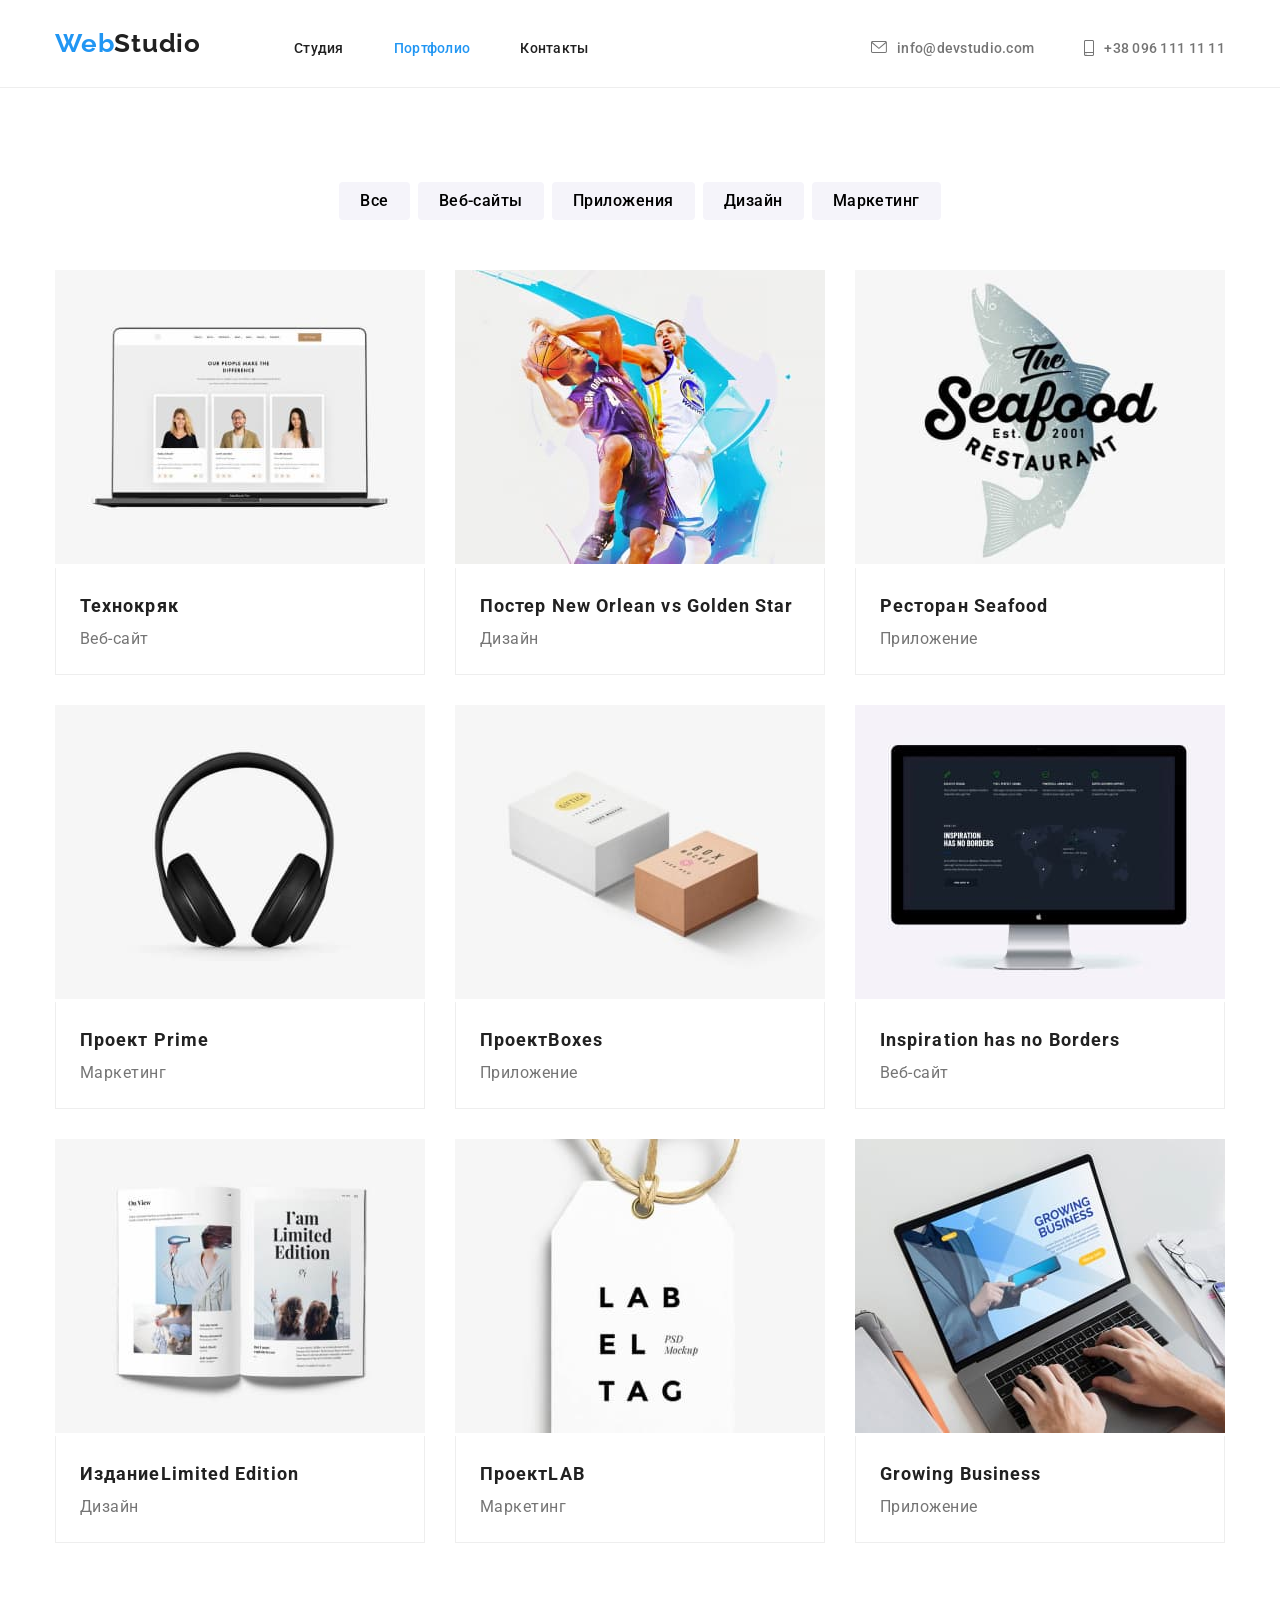
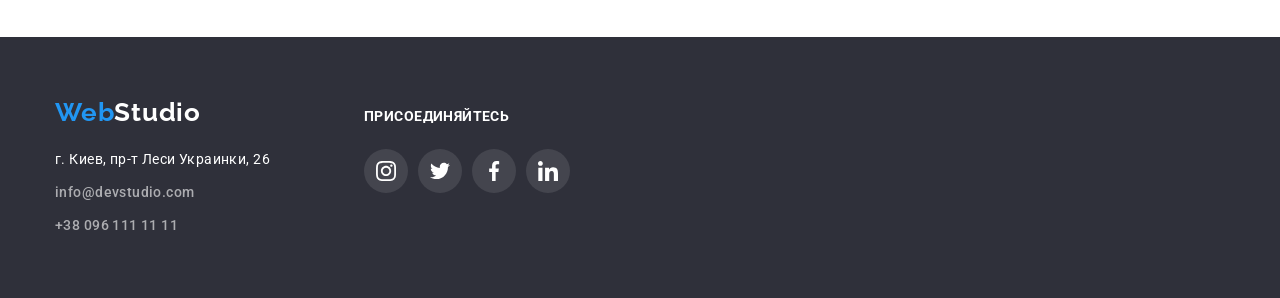
==== portfolio.html @ fd6aebb2 "The fifth HW" ====
<!DOCTYPE html>
<html lang="ru">
    <head>
        <meta charset="UTF-8" />
        <meta http-equiv="X-UA-Compatible" content="IE=edge" />
        <meta name="viewport" content="width=device-width, initial-scale=1.0" />
        <title>WebStudio</title>
        <link rel="preconnect" href="https://fonts.googleapis.com" />
        <link rel="preconnect" href="https://fonts.gstatic.com" crossorigin />
        <link
            href="https://fonts.googleapis.com/css2?family=Raleway:wght@500;700&family=Roboto:wght@400;500;700;900&display=swap"
            rel="stylesheet"
        />
        <link
            rel="stylesheet"
            href="https://cdnjs.cloudflare.com/ajax/libs/modern-normalize/1.0.0/modern-normalize.min.css"
        />
        <link rel="stylesheet" href="./css/style.css" />
        <style>
            body {
                font-size: 14px;
                font-weight: 400;
                font-style: normal;
                font-family: 'Roboto', sans-serif;
                color: var(--primary-color);
            }
        </style>
    </head>
    <body>
        <header class="header portfolio-header">
            <div class="container header-container">
                <nav class="page-nav">
                    <a href="index.html" class="logo link-reset" lang="en"
                        >Web<span class="logo-studio">Studio</span></a
                    >
                    <ul class="nav-links">
                        <li class="nav-links-item">
                            <a
                                class="nav-links-link link-reset"
                                href="./index.html"
                                >Студия</a
                            >
                        </li>
                        <li class="nav-links-item">
                            <a
                                class="nav-links-link current link-reset"
                                href="./portfolio.html"
                                >Портфолио</a
                            >
                        </li>
                        <li class="nav-links-item">
                            <a class="nav-links-link link-reset" href="#"
                                >Контакты</a
                            >
                        </li>
                    </ul>
                </nav>
                <ul class="contacts">
                    <li class="contacts-item">
                        <a
                            class="contacts-link mail-link link-reset"
                            href="mailto:info@devstudio.com"
                        >
                            <svg class="envelop-icon">
                                <use
                                    href="./images/icons.svg#icon-envelope"
                                ></use>
                            </svg>
                            info@devstudio.com</a
                        >
                    </li>
                    <li class="contacts-item">
                        <a
                            class="contacts-link phone-link link-reset"
                            href="tel.:+380961111111"
                            ><svg class="phone-icon">
                                <use
                                    href="./images/icons.svg#icon-smartphone"
                                ></use></svg
                            >+38 096 111 11 11</a
                        >
                    </li>
                </ul>
            </div>
        </header>
        <main>
            <section class="section portfolio-section">
                <h1 hidden>Примеры работ</h1>
                <div class="container">
                    <nav class="portfolio-filters-nav">
                        <ul class="filter-buttons-list">
                            <li class="filter-buttons-list-item">
                                <button type="button" class="filter-button">
                                    Все
                                </button>
                            </li>
                            <li class="filter-buttons-list-item">
                                <button type="button" class="filter-button">
                                    Веб-сайты
                                </button>
                            </li>
                            <li class="filter-buttons-list-item">
                                <button type="button" class="filter-button">
                                    Приложения
                                </button>
                            </li>
                            <li class="filter-buttons-list-item">
                                <button type="button" class="filter-button">
                                    Дизайн
                                </button>
                            </li>
                            <li class="filter-buttons-list-item">
                                <button type="button" class="filter-button">
                                    Маркетинг
                                </button>
                            </li>
                        </ul>
                    </nav>
                </div>
                <div class="container portfolio-container">
                    <ul class="portfolio-list list">
                        <li class="portfolio-list-item">
                            <img
                                src="./images/project-1.jpg"
                                alt="Экран ноутбука"
                                width="370"
                                height="294"
                            />
                            <div class="portfolio-card-text">
                                <h2>Технокряк</h2>
                                <p>Веб-сайт</p>
                            </div>
                        </li>
                        <li class="portfolio-list-item">
                            <img
                                src="./images/project-2.jpg"
                                alt="Постер Баскетбол"
                                width="370"
                                height="294"
                            />
                            <div class="portfolio-card-text">
                                <h2>
                                    Постер
                                    <span lang="en"
                                        >New Orlean vs Golden Star</span
                                    >
                                </h2>
                                <p>Дизайн</p>
                            </div>
                        </li>
                        <li class="portfolio-list-item">
                            <img
                                src="./images/project-3.jpg"
                                alt="Логотип ресторана в виде рыбы"
                                width="370"
                                height="294"
                            />
                            <div class="portfolio-card-text">
                                <h2>Ресторан <span lang="en">Seafood</span></h2>
                                <p>Приложение</p>
                            </div>
                        </li>
                        <li class="portfolio-list-item">
                            <img
                                src="./images/project-4.jpg"
                                alt="Чёрные наушники"
                                width="370"
                                height="294"
                            />
                            <div class="portfolio-card-text">
                                <h2>Проект <span>Prime</span></h2>
                                <p>Маркетинг</p>
                            </div>
                        </li>
                        <li class="portfolio-list-item">
                            <img
                                src="./images/project-5.jpg"
                                alt="Две коробки"
                                width="370"
                                height="294"
                            />
                            <div class="portfolio-card-text">
                                <h2>Проект<span>Boxes</span></h2>
                                <p>Приложение</p>
                            </div>
                        </li>
                        <li class="portfolio-list-item">
                            <img
                                src="./images/project-6.jpg"
                                alt="Монитор"
                                width="370"
                                height="294"
                            />
                            <div class="portfolio-card-text">
                                <h2 lang="en">Inspiration has no Borders</h2>
                                <p>Веб-сайт</p>
                            </div>
                        </li>
                        <li class="portfolio-list-item">
                            <img
                                src="./images/project-7.jpg"
                                alt="Открытый журнал"
                                width="370"
                                height="294"
                            />
                            <div class="portfolio-card-text">
                                <h2>
                                    Издание<span lang="en"
                                        >Limited Edition</span
                                    >
                                </h2>
                                <p>Дизайн</p>
                            </div>
                        </li>
                        <li class="portfolio-list-item">
                            <img
                                src="./images/project-8.jpg"
                                alt="Белая лейба"
                                width="370"
                                height="294"
                            />
                            <div class="portfolio-card-text">
                                <h2>Проект<span lang="en">LAB</span></h2>
                                <p>Маркетинг</p>
                            </div>
                        </li>
                        <li class="portfolio-list-item">
                            <img
                                src="./images/project-9.jpg"
                                alt="включенный ноутбук"
                                width="370"
                                height="294"
                            />
                            <div class="portfolio-card-text">
                                <h2 lang="en">Growing Business</h2>
                                <p>Приложение</p>
                            </div>
                        </li>
                    </ul>
                </div>
            </section>
        </main>
        <footer class="contacts-section-bottom">
            <div class="container contacts-wraper">
                <div class="contacts-footer">
                    <a href="index.html" class="logo link-reset" lang="en"
                        >Web<span class="logo-studio">Studio</span></a
                    >
                    <address>
                        <ul class="address-list list">
                            <li>
                                <a
                                    class="link-reset address-link"
                                    href="https://goo.gl/maps/FijGcH8Aq5q6NyHH6"
                                    target="_blank"
                                    rel="noopener noreferrer"
                                    >г. Киев, пр-т Леси Украинки, 26</a
                                >
                            </li>
                            <li>
                                <a
                                    class="link-reset contacts-link"
                                    href="mailto:info@devstudio.com"
                                    >info@devstudio.com</a
                                >
                            </li>
                            <li>
                                <a
                                    class="link-reset contacts-link"
                                    href="tel.:+380961111111"
                                    >+38 096 111 11 11</a
                                >
                            </li>
                        </ul>
                    </address>
                </div>
                <div class="contacts-allign">
                    <span class="allign">присоединяйтесь</span>
                    <ul class="soc-list-allign list">
                        <li class="soc-list-item-allign"></li>
                        <a href="" class="soc-link-allign link-reset">
                            <svg
                                class="soc-link-icon-allign"
                                width="20"
                                height="20"
                            >
                                <use
                                    href="./images/icons.svg#icon-instagram"
                                ></use></svg
                        ></a>
                        <li class="soc-list-item-allign"></li>
                        <a href="" class="soc-link-allign link-reset">
                            <svg
                                class="soc-link-icon-allign"
                                width="20"
                                height="20"
                            >
                                <use
                                    href="./images/icons.svg#icon-twitter"
                                ></use></svg
                        ></a>
                        <li class="soc-list-item-allign"></li>
                        <a href="" class="soc-link-allign link-reset">
                            <svg
                                class="soc-link-icon-allign"
                                width="20"
                                height="20"
                            >
                                <use
                                    href="./images/icons.svg#icon-facebook"
                                ></use></svg
                        ></a>
                        <li class="soc-list-item-allign"></li>
                        <a href="" class="soc-link-allign link-reset">
                            <svg
                                class="soc-link-icon-allign"
                                width="20"
                                height="20"
                            >
                                <use
                                    href="./images/icons.svg#icon-linkedin"
                                ></use></svg
                        ></a>
                    </ul>
                </div>
            </div>
        </footer>
    </body>
</html>
---- css/style.css ----
:root {
    --primary-color: #212121;
    --secondary-color: #757575;
    --hover-color: #2196f3;
    --background-color: #2f303a;
    --background-alt-color: #f5f4fa;
    --light-color: #fff;
    --alt-hover-color: #188ce8;
    --border-color: #eeeeee;
    --background-gradient: rgba(47, 48, 58, 0.4);
}

h1,
h2,
h3,
h4,
h5,
h6 {
    margin: 0;
    padding: 0;
    border: 0;
    font-size: 100%;
    font: inherit;
    vertical-align: baseline;
}
ol,
ul {
    list-style: none;
    margin: 0;
    padding: 0;
    border: 0;
}

body {
    font-size: 14px;
    font-weight: 400;
    font-style: normal;
    font-family: 'Roboto', sans-serif;
    color: var(--primary-color);
    box-sizing: border-box;
    margin: 0;
}
.section {
    padding-top: 94px;
    padding-bottom: 94px;
}

.container {
    width: 1200px;
    margin: 0 auto;
    padding: 0 15px;
}
.page-nav,
.contacts,
.nav-links,
.header-container {
    display: flex;
    font-weight: 500;
    line-height: 1.14;
    letter-spacing: 0.02em;
}
.portfolio-header {
    border-bottom: 1px solid var(--border-color);
}
.header-container {
    justify-content: space-between;
}
.logo {
    font-family: 'Raleway', sans-serif;
    font-weight: bold;
    font-size: 26px;
    line-height: 1.19;
    letter-spacing: 0.03em;
    color: var(--hover-color);
    margin-right: 93px;
}
.logo span {
    color: var(--primary-color);
}
.nav-links-item + .nav-links-item {
    margin-left: 50px;
}
.contacts-item:not(:last-child) {
    margin-right: 50px;
}
.nav-links-link,
.contacts-link {
    padding: 31px 0;
    display: flex;
    color: var(--primary-color);
    font-weight: 500;
    line-height: 1.17;
    margin-top: 9px;
}
.phone-icon {
    width: 10px;
    height: 16px;
    justify-content: center;
    margin-right: 10px;
    fill: #757575;
}
.envelop-icon {
    width: 16px;
    height: 12px;
    justify-content: center;
    align-items: baseline;
    fill: #757575;
    margin: 1px 10px 0 0;
}

.envelop-icon:hover,
.envelop-icon:focus {
    fill: currentColor;
}
.contacts-link {
    color: var(--secondary-color);
}
.page-nav {
    align-items: center;
}
.contacts-link:focus,
.nav-links-link:focus,
.contacts-link:hover,
.nav-links-link:hover {
    color: var(--hover-color);
}
.phone-link:hover .phone-icon,
.phone-link:focus .phone-icon {
    color: var(--hover-color);
    fill: var(--hover-color);
}
.mail-link:hover .envelop-icon,
.mail-link:focus .envelop-icon {
    color: var(--hover-color);
    fill: var(--hover-color);
}
.current {
    color: var(--hover-color);
}
.link-reset {
    text-decoration: none;
}
.hero-hl {
    color: var(--light-color);
    font-weight: 900;
    font-size: 44px;
    line-height: 1.36;
    text-align: center;
    letter-spacing: 0.06em;
    text-transform: uppercase;
    margin-left: auto;
    margin-right: auto;
    margin-bottom: 30px;
}
.hero-section {
    background-color: var(--background-color);
    padding-top: 200px;
    padding-bottom: 200px;
    max-width: 1600px;
    margin-left: auto;
    margin-right: auto;
    background-image: linear-gradient(
            to right,
            var(--background-gradient),
            var(--background-gradient)
        ),
        url('../images/herobackground.jpg');
    background-repeat: no-repeat;
    background-size: cover;
}
.hero-container {
    width: 700px;
    margin-left: auto;
    margin-right: auto;
}
.order-button {
    color: var(--light-color);
}
.button {
    display: flex;
    cursor: pointer;
    border: none;
    color: var(--light-color);
    background-color: var(--hover-color);
    font-weight: 700;
    font-size: 16px;
    line-height: 1.87;
    margin-left: auto;
    margin-right: auto;
    padding: 10px 32px;
    border-radius: 4px;
    text-align: center;
}

.order-button:hover,
.order-button:focus {
    background-color: #188ce8;
}
.order-button-container {
    margin-left: auto;
    margin-right: auto;
    padding: 0;
}
.features-section {
    width: 1200px;
    padding-bottom: 0;
    display: flex;
    margin-left: auto;
    margin-right: auto;
}
.feature-list {
    display: flex;
    margin-left: auto;
    margin-right: auto;
    align-items: center;
    justify-content: center;
}
.feature-list-item {
    margin-right: 30px;
    margin-bottom: 0;
    display: inline-block;
    align-items: center;
    justify-content: center;
    width: 270px;
    height: 251px;
}
.feature-list-item:last-child {
    margin-right: 0;
}
.features-background-img {
    width: 100;
    height: 120;
    background-color: #f5f4fa;
}
.features-icon {
    display: flex;
    margin-left: auto;
    margin-right: auto;
    margin-bottom: 15px;
}
.feature-hl {
    font-size: 14px;
    font-weight: 700;
    line-height: 1.14;
    letter-spacing: 0.03em;
    text-transform: uppercase;
    margin-bottom: 10px;
}
.feature-text {
    line-height: 1.71;
    letter-spacing: 0.03em;
    color: var(--secondary-color);
}
.section-hl {
    font-weight: 700;
    font-size: 36px;
    line-height: 1.17;
    text-align: center;
    letter-spacing: 0.03em;
    margin-bottom: 50px;
}
.what-we-do-list {
    display: flex;
}
.what-we-do-list-item {
    margin-right: 30px;
}
.team-section {
    background-color: var(--background-alt-color);
}
.team-list {
    display: flex;
}
.team-list-item {
    margin-left: 30px;
    border: 1px;
    border-color: var(--primary-color);
    background-color: var(--light-color);
    box-shadow: 0px 1px 3px rgba(0, 0, 0, 0.12), 0px 1px 1px rgba(0, 0, 0, 0.14),
        0px 2px 1px rgba(0, 0, 0, 0.2);
    border-radius: 0px 0px 4px 4px;
}
.team-list-item:first-child {
    margin-left: 0;
}
.team-card-text {
    padding: 30px 0;
}
.teammate-name {
    font-weight: 500;
    font-size: 16px;
    line-height: 1.19;
    text-align: center;
    letter-spacing: 0.03em;
    margin-bottom: 10px;
}
.position {
    font-size: 16px;
    line-height: 1.19;
    text-align: center;
    letter-spacing: 0.03em;
    color: var(--secondary-color);
    margin: 0;
}
.soc-list {
    display: flex;
    justify-content: center;
    margin-bottom: 30px;
}
.soc-list-item {
    margin-right: 10px;
}
.soc-list-item:last-child {
    margin-right: 0;
}
.soc-link {
    width: 44px;
    height: 44px;
    border-radius: 50%;
    display: flex;
    align-items: center;
    justify-content: center;
    background-color: white;
}
.soc-link:hover,
.soc-link:focus {
    background-color: #2196f3;
}
.soc-link:hover .soc-link-icon,
.soc-link:focus .soc-link-icon {
    fill: white;
}
.soc-link-icon {
    fill: #afb1b8;
}

.clients-list {
    display: flex;
    justify-content: center;
    align-items: center;
}
.clients-link {
    height: 92px;
    width: 170px;
    border-radius: 4px;
    border-width: 1px;
    border-color: #afb1b8;
    border-style: solid;
    margin: 0 30px 0 0;
    display: block;
    align-items: center;
    justify-content: center;
}
.client-link:last-child {
    margin: 0;
}
.clients-icon {
    fill: #afb1b8;
    width: 106px;
    height: 60px;
    margin: 16px 32px;
}
.clients-link:hover .clients-icon,
.clients-link:focus .clients-icon {
    fill: #2196f3;
}
.clients-link:hover,
.clients-link:focus {
    border-color: #2196f3;
}

.contacts-section-bottom {
    background-color: var(--background-color);
    padding: 60px 15px;
}
.portfolio-filters-nav {
    display: flex;
    margin-left: auto;
    margin-right: auto;
}
.filter-button {
    border: none;
    font-weight: 500;
    font-size: 16px;
    line-height: 1.63;
    text-align: center;
    letter-spacing: 0.03em;
    padding: 6px 21px;
    background-color: var(--background-alt-color);
    border-radius: 4px;
}
.filter-button:last-child {
    margin-right: 0;
}
.filter-button:hover,
.filter-button:focus {
    color: var(--light-color);
    background-color: var(--hover-color);
    border: none;
    box-shadow: 0px 3px 1px rgba(0, 0, 0, 0.1), 0px 1px 2px rgba(0, 0, 0, 0.08),
        0px 2px 2px rgba(0, 0, 0, 0.12);
}
.filter-buttons-list {
    display: flex;
    margin-top: 0;
    margin-bottom: 50px;
    margin-right: auto;
    margin-left: auto;
}
.filter-buttons-list-item {
    margin-right: 8px;
}
.filter-buttons-list-item:last-child {
    margin-right: 0px;
}
.portfolio-list-item {
    margin-right: 30px;
    margin-bottom: 30px;
    background-color: var(--light-color);
}
.portfolio-list-item:hover,
.portfolio-list-item:focus {
    box-shadow: 0px 1px 1px rgba(0, 0, 0, 0.12), 0px 4px 4px rgba(0, 0, 0, 0.06),
        1px 4px 6px rgba(0, 0, 0, 0.16);
}
.portfolio-list-item:nth-child(3n) {
    margin-right: 0;
}
.portfolio-list-item:nth-last-child(-n + 3) {
    margin-bottom: 0;
}
.portfolio-list h2 {
    font-weight: 700;
    font-size: 18px;
    line-height: 2;
    letter-spacing: 0.06em;
}
.portfolio-list p {
    font-size: 16px;
    line-height: 1.88;
    letter-spacing: 0.03em;
    color: var(--secondary-color);
    margin: 0;
}
.portfolio-list {
    display: flex;
    flex-wrap: wrap;
}
.portfolio-card-text {
    padding: 20px 24px;
    border-bottom: 1px solid var(--border-color);
    border-left: 1px solid var(--border-color);
    border-right: 1px solid var(--border-color);
}
.address-list {
    line-height: 1.71;
    letter-spacing: 0.03em;
    color: var(--light-color);
    margin-top: 20px;
}
.address-list:hover,
.address-list:focus {
    color: var(--hover-color);
}

footer .logo-studio {
    color: var(--light-color);
}
footer .address-link {
    color: var(--light-color);
    font-style: normal;
    line-height: 1.71;
    letter-spacing: 0.03em;
    opacity: 1;
}
footer .address-link:hover,
footer .address-link:focus {
    opacity: 0.6;
}
footer .contacts-link {
    color: var(--light-color);
    font-style: normal;
    padding: 0;
    line-height: 1.71;
    opacity: 0.6;
}
footer .contacts-link:focus,
footer .contacts-link:hover {
    color: var(--light-color);
    opacity: 1;
}
.contacts-wraper {
    display: flex;
}
.contacts-footer {
    margin-right: 60px;
}
.contacts-allign {
    justify-content: flex-start;
    align-self: start;
}
.allign {
    color: #ffffff;
    font-style: normal;
    line-height: 1.71;
    font-weight: bold;
    letter-spacing: 0.03em;
    text-transform: uppercase;
    margin: 8px 0 20px 10px;
    display: block;
}
.soc-list-allign {
    display: flex;
}
.soc-list-item-allign {
    margin-right: 10px;
    margin-left: 0;
}
.soc-list-item-allign:last-child {
    margin-right: 0;
}
.soc-link-allign {
    width: 44px;
    height: 44px;
    border-radius: 50%;
    display: flex;
    align-items: center;
    justify-content: center;
    background-color: rgba(255, 255, 255, 0.1);
}
.soc-link-allign:hover,
.soc-link-allign:focus {
    background-color: #2196f3;
}
.soc-link-allign:hover .soc-link-icon-allign,
.soc-link-allign:focus .soc-link-icon-allign {
    fill: white;
}
.soc-link-icon-allign {
    fill: white;
}
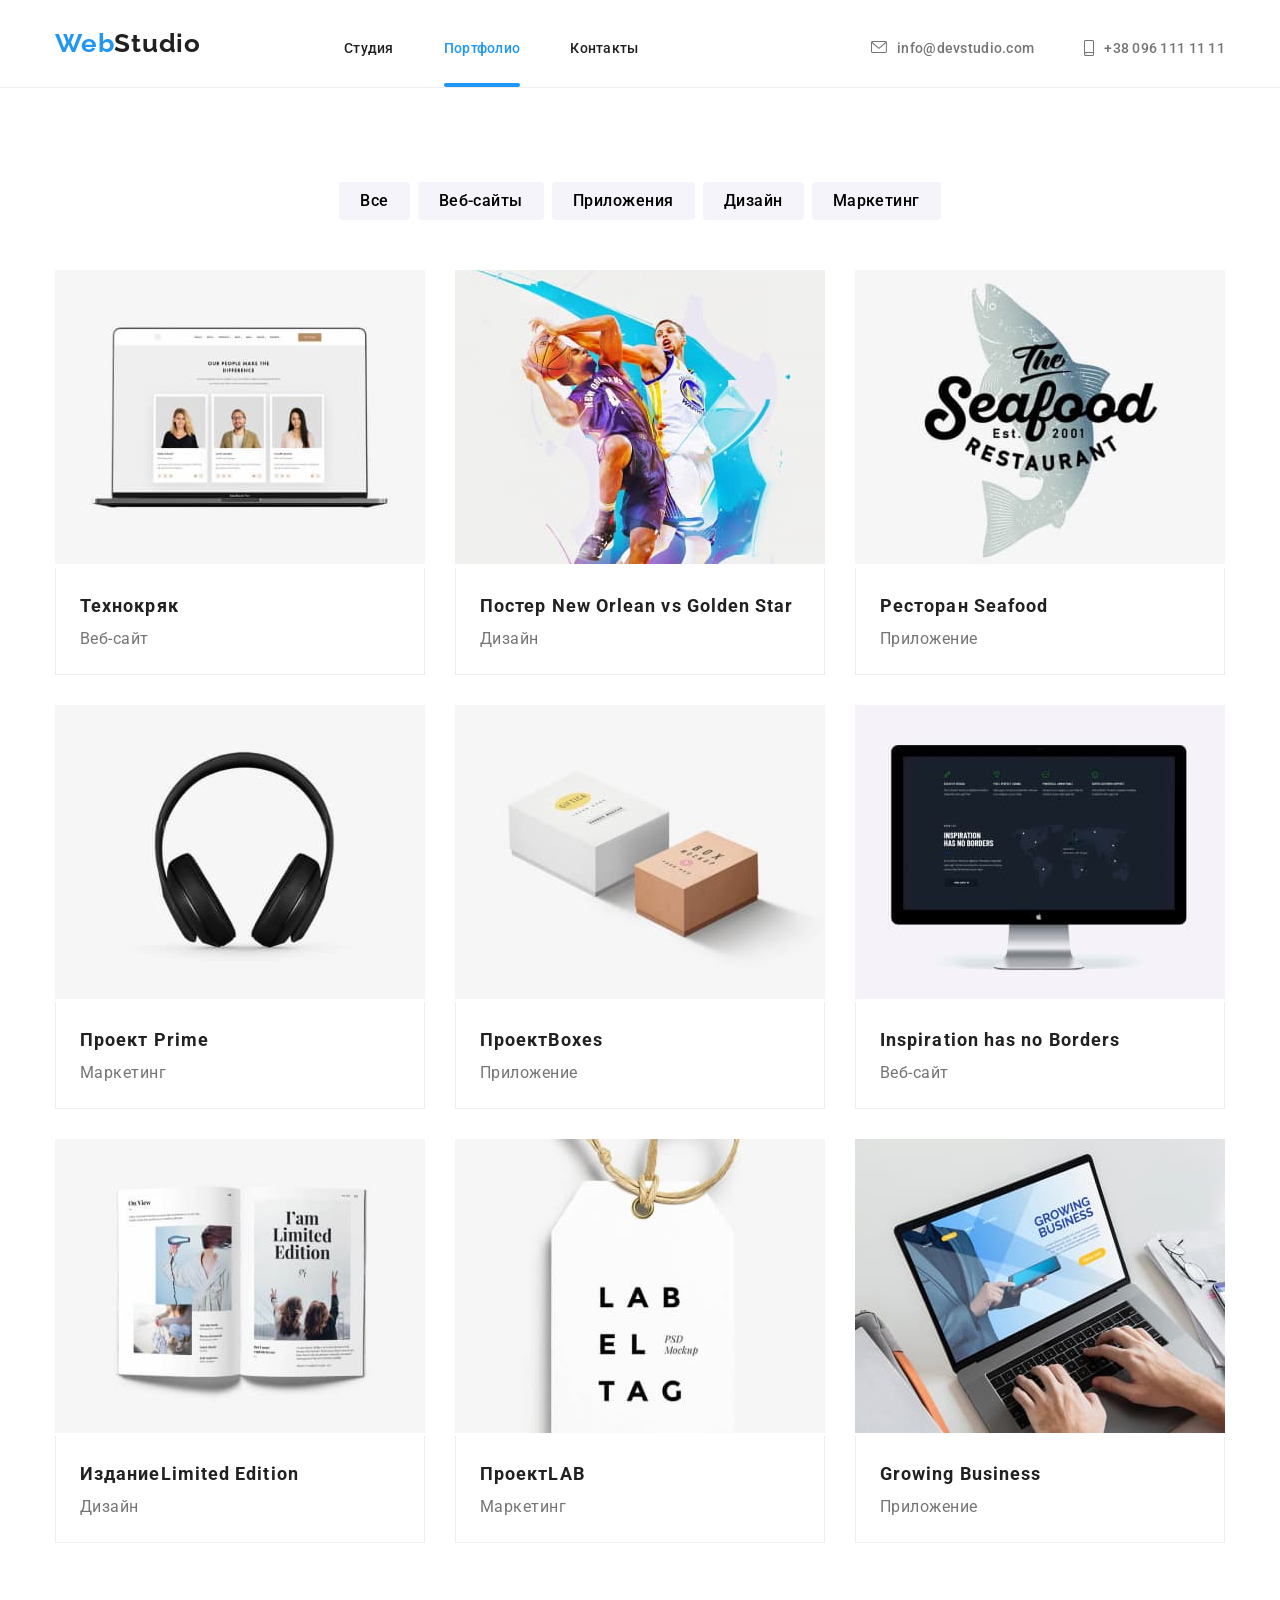
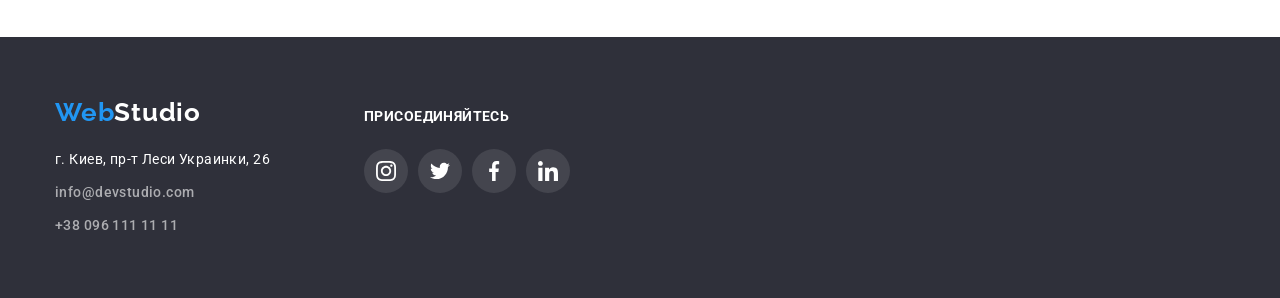
==== commit f1147778: "HW-5 Done! HW-5 - Almost done )" ====
--- a/portfolio.html
+++ b/portfolio.html
@@ -120,24 +120,54 @@
                 <div class="container portfolio-container">
                     <ul class="portfolio-list list">
                         <li class="portfolio-list-item">
-                            <img
-                                src="./images/project-1.jpg"
-                                alt="Экран ноутбука"
-                                width="370"
-                                height="294"
-                            />
+                            <div class="portfolio-item-wraper">
+                                <div class="portfolio-overlay-thumb">
+                                    <div class="portfolio-overlay-text-wraper">
+                                        <p class="portfolio-overlay-text">
+                                            Ресурс предлагает комплексные
+                                            предложения с разным уровнем
+                                            функционала и сервисов. Все это
+                                            позволит посетителю получить
+                                            исчерпывающие сведения о компании
+                                            или частном лице.
+                                        </p>
+                                    </div>
+                                </div>
+                                <img
+                                    src="./images/project-1.jpg"
+                                    alt="Экран ноутбука"
+                                    width="370"
+                                    height="294"
+                                />
+                            </div>
                             <div class="portfolio-card-text">
                                 <h2>Технокряк</h2>
-                                <p>Веб-сайт</p>
-                            </div>
-                        </li>
-                        <li class="portfolio-list-item">
-                            <img
-                                src="./images/project-2.jpg"
-                                alt="Постер Баскетбол"
-                                width="370"
-                                height="294"
-                            />
+                                <p class="portfolio-item-description">
+                                    Веб-сайт
+                                </p>
+                            </div>
+                        </li>
+                        <li class="portfolio-list-item">
+                            <div class="portfolio-item-wraper">
+                                <div class="portfolio-overlay-thumb">
+                                    <div class="portfolio-overlay-text-wraper">
+                                        <p class="portfolio-overlay-text">
+                                            Ресурс предлагает комплексные
+                                            предложения с разным уровнем
+                                            функционала и сервисов. Все это
+                                            позволит посетителю получить
+                                            исчерпывающие сведения о компании
+                                            или частном лице.
+                                        </p>
+                                    </div>
+                                </div>
+                                <img
+                                    src="./images/project-2.jpg"
+                                    alt="Постер Баскетбол"
+                                    width="370"
+                                    height="294"
+                                />
+                            </div>
                             <div class="portfolio-card-text">
                                 <h2>
                                     Постер
@@ -145,95 +175,205 @@
                                         >New Orlean vs Golden Star</span
                                     >
                                 </h2>
-                                <p>Дизайн</p>
-                            </div>
-                        </li>
-                        <li class="portfolio-list-item">
-                            <img
-                                src="./images/project-3.jpg"
-                                alt="Логотип ресторана в виде рыбы"
-                                width="370"
-                                height="294"
-                            />
+                                <p class="portfolio-item-description">Дизайн</p>
+                            </div>
+                        </li>
+                        <li class="portfolio-list-item">
+                            <div class="portfolio-item-wraper">
+                                <div class="portfolio-overlay-thumb">
+                                    <div class="portfolio-overlay-text-wraper">
+                                        <p class="portfolio-overlay-text">
+                                            Ресурс предлагает комплексные
+                                            предложения с разным уровнем
+                                            функционала и сервисов. Все это
+                                            позволит посетителю получить
+                                            исчерпывающие сведения о компании
+                                            или частном лице.
+                                        </p>
+                                    </div>
+                                </div>
+                                <img
+                                    src="./images/project-3.jpg"
+                                    alt="Логотип ресторана в виде рыбы"
+                                    width="370"
+                                    height="294"
+                                />
+                            </div>
                             <div class="portfolio-card-text">
                                 <h2>Ресторан <span lang="en">Seafood</span></h2>
-                                <p>Приложение</p>
-                            </div>
-                        </li>
-                        <li class="portfolio-list-item">
-                            <img
-                                src="./images/project-4.jpg"
-                                alt="Чёрные наушники"
-                                width="370"
-                                height="294"
-                            />
+                                <p class="portfolio-item-description">
+                                    Приложение
+                                </p>
+                            </div>
+                        </li>
+                        <li class="portfolio-list-item">
+                            <div class="portfolio-item-wraper">
+                                <div class="portfolio-overlay-thumb">
+                                    <div class="portfolio-overlay-text-wraper">
+                                        <p class="portfolio-overlay-text">
+                                            Ресурс предлагает комплексные
+                                            предложения с разным уровнем
+                                            функционала и сервисов. Все это
+                                            позволит посетителю получить
+                                            исчерпывающие сведения о компании
+                                            или частном лице.
+                                        </p>
+                                    </div>
+                                </div>
+                                <img
+                                    src="./images/project-4.jpg"
+                                    alt="Чёрные наушники"
+                                    width="370"
+                                    height="294"
+                                />
+                            </div>
                             <div class="portfolio-card-text">
                                 <h2>Проект <span>Prime</span></h2>
-                                <p>Маркетинг</p>
-                            </div>
-                        </li>
-                        <li class="portfolio-list-item">
-                            <img
-                                src="./images/project-5.jpg"
-                                alt="Две коробки"
-                                width="370"
-                                height="294"
-                            />
+                                <p class="portfolio-item-description">
+                                    Маркетинг
+                                </p>
+                            </div>
+                        </li>
+                        <li class="portfolio-list-item">
+                            <div class="portfolio-item-wraper">
+                                <div class="portfolio-overlay-thumb">
+                                    <div class="portfolio-overlay-text-wraper">
+                                        <p class="portfolio-overlay-text">
+                                            Ресурс предлагает комплексные
+                                            предложения с разным уровнем
+                                            функционала и сервисов. Все это
+                                            позволит посетителю получить
+                                            исчерпывающие сведения о компании
+                                            или частном лице.
+                                        </p>
+                                    </div>
+                                </div>
+                                <img
+                                    src="./images/project-5.jpg"
+                                    alt="Две коробки"
+                                    width="370"
+                                    height="294"
+                                />
+                            </div>
                             <div class="portfolio-card-text">
                                 <h2>Проект<span>Boxes</span></h2>
-                                <p>Приложение</p>
-                            </div>
-                        </li>
-                        <li class="portfolio-list-item">
-                            <img
-                                src="./images/project-6.jpg"
-                                alt="Монитор"
-                                width="370"
-                                height="294"
-                            />
+                                <p class="portfolio-item-description">
+                                    Приложение
+                                </p>
+                            </div>
+                        </li>
+                        <li class="portfolio-list-item">
+                            <div class="portfolio-item-wraper">
+                                <div class="portfolio-overlay-thumb">
+                                    <div class="portfolio-overlay-text-wraper">
+                                        <p class="portfolio-overlay-text">
+                                            Ресурс предлагает комплексные
+                                            предложения с разным уровнем
+                                            функционала и сервисов. Все это
+                                            позволит посетителю получить
+                                            исчерпывающие сведения о компании
+                                            или частном лице.
+                                        </p>
+                                    </div>
+                                </div>
+                                <img
+                                    src="./images/project-6.jpg"
+                                    alt="Монитор"
+                                    width="370"
+                                    height="294"
+                                />
+                            </div>
                             <div class="portfolio-card-text">
                                 <h2 lang="en">Inspiration has no Borders</h2>
-                                <p>Веб-сайт</p>
-                            </div>
-                        </li>
-                        <li class="portfolio-list-item">
-                            <img
-                                src="./images/project-7.jpg"
-                                alt="Открытый журнал"
-                                width="370"
-                                height="294"
-                            />
+                                <p class="portfolio-item-description">
+                                    Веб-сайт
+                                </p>
+                            </div>
+                        </li>
+                        <li class="portfolio-list-item">
+                            <div class="portfolio-item-wraper">
+                                <div class="portfolio-overlay-thumb">
+                                    <div class="portfolio-overlay-text-wraper">
+                                        <p class="portfolio-overlay-text">
+                                            Ресурс предлагает комплексные
+                                            предложения с разным уровнем
+                                            функционала и сервисов. Все это
+                                            позволит посетителю получить
+                                            исчерпывающие сведения о компании
+                                            или частном лице.
+                                        </p>
+                                    </div>
+                                </div>
+                                <img
+                                    src="./images/project-7.jpg"
+                                    alt="Открытый журнал"
+                                    width="370"
+                                    height="294"
+                                />
+                            </div>
                             <div class="portfolio-card-text">
                                 <h2>
                                     Издание<span lang="en"
                                         >Limited Edition</span
                                     >
                                 </h2>
-                                <p>Дизайн</p>
-                            </div>
-                        </li>
-                        <li class="portfolio-list-item">
-                            <img
-                                src="./images/project-8.jpg"
-                                alt="Белая лейба"
-                                width="370"
-                                height="294"
-                            />
+                                <p class="portfolio-item-description">Дизайн</p>
+                            </div>
+                        </li>
+                        <li class="portfolio-list-item">
+                            <div class="portfolio-item-wraper">
+                                <div class="portfolio-overlay-thumb">
+                                    <div class="portfolio-overlay-text-wraper">
+                                        <p class="portfolio-overlay-text">
+                                            Ресурс предлагает комплексные
+                                            предложения с разным уровнем
+                                            функционала и сервисов. Все это
+                                            позволит посетителю получить
+                                            исчерпывающие сведения о компании
+                                            или частном лице.
+                                        </p>
+                                    </div>
+                                </div>
+                                <img
+                                    src="./images/project-8.jpg"
+                                    alt="Белая лейба"
+                                    width="370"
+                                    height="294"
+                                />
+                            </div>
                             <div class="portfolio-card-text">
                                 <h2>Проект<span lang="en">LAB</span></h2>
-                                <p>Маркетинг</p>
-                            </div>
-                        </li>
-                        <li class="portfolio-list-item">
-                            <img
-                                src="./images/project-9.jpg"
-                                alt="включенный ноутбук"
-                                width="370"
-                                height="294"
-                            />
+                                <p class="portfolio-item-description">
+                                    Маркетинг
+                                </p>
+                            </div>
+                        </li>
+                        <li class="portfolio-list-item">
+                            <div class="portfolio-item-wraper">
+                                <div class="portfolio-overlay-thumb">
+                                    <div class="portfolio-overlay-text-wraper">
+                                        <p class="portfolio-overlay-text">
+                                            Ресурс предлагает комплексные
+                                            предложения с разным уровнем
+                                            функционала и сервисов. Все это
+                                            позволит посетителю получить
+                                            исчерпывающие сведения о компании
+                                            или частном лице.
+                                        </p>
+                                    </div>
+                                </div>
+                                <img
+                                    src="./images/project-9.jpg"
+                                    alt="включенный ноутбук"
+                                    width="370"
+                                    height="294"
+                                />
+                            </div>
                             <div class="portfolio-card-text">
                                 <h2 lang="en">Growing Business</h2>
-                                <p>Приложение</p>
+                                <p class="portfolio-item-description">
+                                    Приложение
+                                </p>
                             </div>
                         </li>
                     </ul>
--- a/css/style.css
+++ b/css/style.css
@@ -77,7 +77,7 @@
 .logo span {
     color: var(--primary-color);
 }
-.nav-links-item + .nav-links-item {
+.nav-links-item {
     margin-left: 50px;
 }
 .contacts-item:not(:last-child) {
@@ -111,6 +111,8 @@
 .envelop-icon:hover,
 .envelop-icon:focus {
     fill: currentColor;
+    transition-timing-function: cubic-bezier(0.4, 0, 0.2, 1);
+    transition-duration: 250ms;
 }
 .contacts-link {
     color: var(--secondary-color);
@@ -123,19 +125,37 @@
 .contacts-link:hover,
 .nav-links-link:hover {
     color: var(--hover-color);
-}
+    transition-timing-function: cubic-bezier(0.4, 0, 0.2, 1);
+    transition-duration: 250ms;
+}
+
 .phone-link:hover .phone-icon,
 .phone-link:focus .phone-icon {
     color: var(--hover-color);
     fill: var(--hover-color);
+    transition-timing-function: cubic-bezier(0.4, 0, 0.2, 1);
+    transition-duration: 250ms;
 }
 .mail-link:hover .envelop-icon,
 .mail-link:focus .envelop-icon {
     color: var(--hover-color);
     fill: var(--hover-color);
+    transition-timing-function: cubic-bezier(0.4, 0, 0.2, 1);
+    transition-duration: 250ms;
 }
 .current {
     color: var(--hover-color);
+    position: relative;
+}
+.current::after {
+    content: ' ';
+    position: absolute;
+    background-color: #2196f3;
+    height: 4px;
+    width: 100%;
+    bottom: 0;
+    left: 0;
+    border-radius: 2px;
 }
 .link-reset {
     text-decoration: none;
@@ -173,6 +193,22 @@
     margin-left: auto;
     margin-right: auto;
 }
+.backdrop {
+    position: fixed;
+    top: 0;
+    left: 0;
+    width: 100%;
+    height: 100%;
+    background-color: rgba(0, 0, 0, 0.2);
+    visibility: visible;
+    opacity: 1;
+    transition: opacity 250ms;
+}
+.backdrop.is-hidden {
+    visibility: hidden;
+    opacity: 0;
+    pointer-events: none;
+}
 .order-button {
     color: var(--light-color);
 }
@@ -195,6 +231,8 @@
 .order-button:hover,
 .order-button:focus {
     background-color: #188ce8;
+    transition-timing-function: cubic-bezier(0.4, 0, 0.2, 1);
+    transition-duration: 250ms;
 }
 .order-button-container {
     margin-left: auto;
@@ -261,9 +299,35 @@
 }
 .what-we-do-list {
     display: flex;
+    border-bottom: 0px;
 }
 .what-we-do-list-item {
+    position: relative;
     margin-right: 30px;
+    height: 294px;
+    z-index: -1;
+}
+.what-we-do-description-wrapper {
+    position: absolute;
+    width: 100%;
+    height: 70px;
+    background-color: rgba(47, 48, 58, 0.8);
+    left: 0;
+    bottom: 0;
+}
+.what-we-do-description-text {
+    display: inline-block;
+    position: relative;
+    font-family: 'Roboto';
+    font-weight: 700;
+    font-size: 14px;
+    line-height: 1.14;
+    color: #ffffff;
+    text-transform: uppercase;
+    letter-spacing: 0.03em;
+    top: 50%;
+    left: 50%;
+    transform: translate(-50%, -50%);
 }
 .team-section {
     background-color: var(--background-alt-color);
@@ -325,10 +389,14 @@
 .soc-link:hover,
 .soc-link:focus {
     background-color: #2196f3;
+    transition-timing-function: cubic-bezier(0.4, 0, 0.2, 1);
+    transition-duration: 250ms;
 }
 .soc-link:hover .soc-link-icon,
 .soc-link:focus .soc-link-icon {
     fill: white;
+    transition-timing-function: cubic-bezier(0.4, 0, 0.2, 1);
+    transition-duration: 250ms;
 }
 .soc-link-icon {
     fill: #afb1b8;
@@ -338,6 +406,12 @@
     display: flex;
     justify-content: center;
     align-items: center;
+}
+.client-item {
+    margin: 0 30px 0 0;
+}
+.client-item:last-child {
+    margin: 0;
 }
 .clients-link {
     height: 92px;
@@ -346,14 +420,11 @@
     border-width: 1px;
     border-color: #afb1b8;
     border-style: solid;
-    margin: 0 30px 0 0;
     display: block;
     align-items: center;
     justify-content: center;
 }
-.client-link:last-child {
-    margin: 0;
-}
+
 .clients-icon {
     fill: #afb1b8;
     width: 106px;
@@ -363,10 +434,14 @@
 .clients-link:hover .clients-icon,
 .clients-link:focus .clients-icon {
     fill: #2196f3;
+    transition-timing-function: cubic-bezier(0.4, 0, 0.2, 1);
+    transition-duration: 250ms;
 }
 .clients-link:hover,
 .clients-link:focus {
     border-color: #2196f3;
+    transition-timing-function: cubic-bezier(0.4, 0, 0.2, 1);
+    transition-duration: 250ms;
 }
 
 .contacts-section-bottom {
@@ -399,6 +474,8 @@
     border: none;
     box-shadow: 0px 3px 1px rgba(0, 0, 0, 0.1), 0px 1px 2px rgba(0, 0, 0, 0.08),
         0px 2px 2px rgba(0, 0, 0, 0.12);
+    transition-timing-function: cubic-bezier(0.4, 0, 0.2, 1);
+    transition-duration: 250ms;
 }
 .filter-buttons-list {
     display: flex;
@@ -417,17 +494,54 @@
     margin-right: 30px;
     margin-bottom: 30px;
     background-color: var(--light-color);
+    position: relative;
+    overflow: hidden;
 }
 .portfolio-list-item:hover,
 .portfolio-list-item:focus {
     box-shadow: 0px 1px 1px rgba(0, 0, 0, 0.12), 0px 4px 4px rgba(0, 0, 0, 0.06),
         1px 4px 6px rgba(0, 0, 0, 0.16);
+    transition-timing-function: cubic-bezier(0.4, 0, 0.2, 1);
+    transition-duration: 250ms;
 }
 .portfolio-list-item:nth-child(3n) {
     margin-right: 0;
 }
 .portfolio-list-item:nth-last-child(-n + 3) {
     margin-bottom: 0;
+}
+.portfolio-item-wraper {
+    position: relative;
+    overflow: hidden;
+}
+.portfolio-overlay-thumb {
+    display: inline-block;
+    position: absolute;
+    width: 100%;
+    height: 100%;
+    overflow: hidden;
+    background-color: rgba(33, 150, 243, 0.9);
+    opacity: 0;
+    transform: translateY(100%);
+}
+.portfolio-list-item:hover .portfolio-overlay-thumb {
+    transform: translateY(0%);
+    opacity: 1;
+    transition: transform cubic-bezier(0.4, 0, 0.2, 1),
+        opacity cubic-bezier(0.4, 0, 0.2, 1);
+    transition-duration: 250ms;
+}
+.portfolio-overlay-text-wraper {
+    margin: 63px 28px;
+}
+.portfolio-overlay-text {
+    font-family: 'Roboto';
+    font-style: normal;
+    font-weight: 400;
+    font-size: 18px;
+    line-height: 1.55;
+    letter-spacing: 0.03em;
+    color: #ffffff;
 }
 .portfolio-list h2 {
     font-weight: 700;
@@ -435,7 +549,7 @@
     line-height: 2;
     letter-spacing: 0.06em;
 }
-.portfolio-list p {
+.portfolio-item-description {
     font-size: 16px;
     line-height: 1.88;
     letter-spacing: 0.03em;
@@ -461,6 +575,8 @@
 .address-list:hover,
 .address-list:focus {
     color: var(--hover-color);
+    transition-timing-function: cubic-bezier(0.4, 0, 0.2, 1);
+    transition-duration: 250ms;
 }
 
 footer .logo-studio {
@@ -476,6 +592,8 @@
 footer .address-link:hover,
 footer .address-link:focus {
     opacity: 0.6;
+    transition-timing-function: cubic-bezier(0.4, 0, 0.2, 1);
+    transition-duration: 250ms;
 }
 footer .contacts-link {
     color: var(--light-color);
@@ -488,6 +606,9 @@
 footer .contacts-link:hover {
     color: var(--light-color);
     opacity: 1;
+    transition-property: background-color, opacity;
+    transition-timing-function: cubic-bezier(0.4, 0, 0.2, 1);
+    transition-duration: 250ms;
 }
 .contacts-wraper {
     display: flex;
@@ -531,11 +652,61 @@
 .soc-link-allign:hover,
 .soc-link-allign:focus {
     background-color: #2196f3;
+    transition-property: background-color;
+    transition-timing-function: cubic-bezier(0.4, 0, 0.2, 1);
+    transition-duration: 250ms;
 }
 .soc-link-allign:hover .soc-link-icon-allign,
 .soc-link-allign:focus .soc-link-icon-allign {
+    transition-property: fill;
     fill: white;
+    transition-timing-function: cubic-bezier(0.4, 0, 0.2, 1);
+    transition-duration: 250ms;
 }
 .soc-link-icon-allign {
     fill: white;
 }
+.bacdrop {
+    position: fixed;
+    top: 0;
+    left: 0;
+    height: 100%;
+    width: 100%;
+    background-color: rgba(0, 0, 0, 0.2);
+}
+.modal {
+    opacity: 1;
+    width: 528px;
+    height: 521px;
+    background-color: #ffff;
+    position: absolute;
+    transform: translate(-50%, -50%);
+    left: 50%;
+    top: 50%;
+    display: inline-block;
+    box-shadow: 0px 1px 3px rgba(0, 0, 0, 0.12), 0px 1px 1px rgba(0, 0, 0, 0.14),
+        0px 2px 1px rgba(0, 0, 0, 0.2);
+    border-radius: 4px;
+}
+.close-button-modal {
+    position: absolute;
+    right: 8px;
+    top: 8px;
+    width: 30px;
+    height: 30px;
+    border-radius: 50%;
+    box-sizing: border-box;
+    border: 1px solid rgba(0, 0, 0, 0.1);
+}
+.close-button-modal:hover,
+.close-button-modal:focus {
+    border: 1px solid rgba(0, 0, 0, 0.15);
+}
+
+.close-btn-pic {
+    display: flex;
+    fill: #000000;
+    margin: auto;
+    width: 11px;
+    height: 11px;
+}
